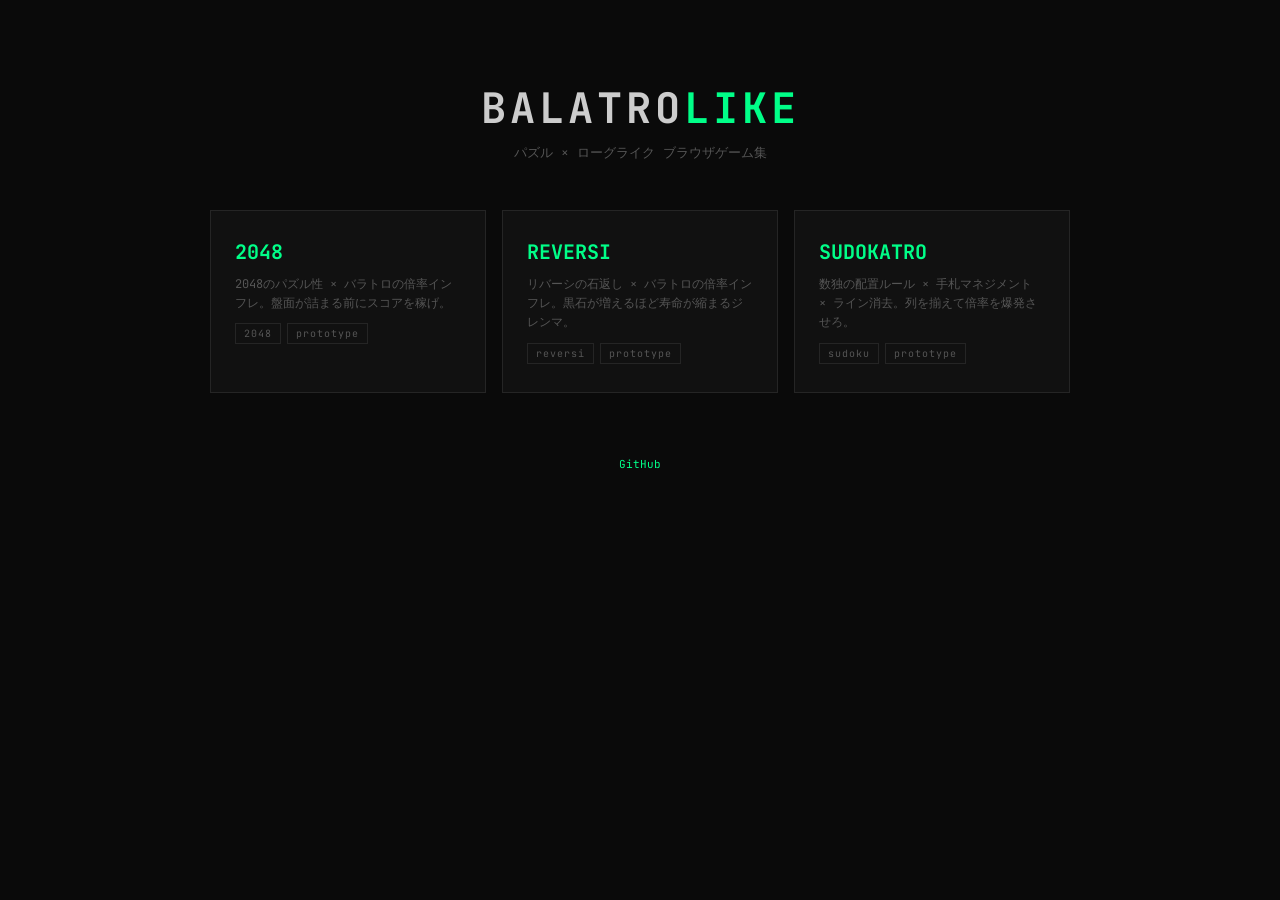
==== index.html @ 21147ee6 "first commit" ====
<!DOCTYPE html>
<html lang="ja">
<head>
  <meta charset="UTF-8">
  <meta name="viewport" content="width=device-width, initial-scale=1.0">
  <title>BalatroLike — パズル × ローグライク</title>
  <style>
    @import url('https://fonts.googleapis.com/css2?family=JetBrains+Mono:wght@400;700&display=swap');

    * { margin: 0; padding: 0; box-sizing: border-box; }

    :root {
      --bg: #0a0a0a;
      --bg2: #111;
      --border: #252525;
      --text: #ccc;
      --dim: #555;
      --accent: #00ff88;
    }

    body {
      font-family: 'JetBrains Mono', monospace;
      background: var(--bg);
      color: var(--text);
      min-height: 100vh;
      display: flex;
      flex-direction: column;
      align-items: center;
      padding: 80px 24px;
    }

    h1 {
      font-size: 42px;
      letter-spacing: 4px;
      margin-bottom: 8px;
    }
    h1 span { color: var(--accent); }

    .subtitle {
      color: var(--dim);
      font-size: 13px;
      margin-bottom: 48px;
    }

    .game-grid {
      display: grid;
      grid-template-columns: repeat(auto-fill, minmax(260px, 1fr));
      gap: 16px;
      width: 100%;
      max-width: 860px;
    }

    .game-card {
      background: var(--bg2);
      border: 1px solid var(--border);
      padding: 28px 24px;
      text-decoration: none;
      color: var(--text);
      transition: all 0.12s;
      display: flex;
      flex-direction: column;
      gap: 10px;
    }

    .game-card:hover {
      border-color: var(--accent);
      transform: translateY(-3px);
    }

    .game-card .card-title {
      font-size: 20px;
      font-weight: 700;
      color: var(--accent);
    }

    .game-card .card-desc {
      font-size: 12px;
      color: var(--dim);
      line-height: 1.6;
    }

    .game-card .card-tag {
      font-size: 10px;
      letter-spacing: 1px;
      color: var(--dim);
      border: 1px solid var(--border);
      padding: 3px 8px;
      align-self: flex-start;
    }

    footer {
      margin-top: 64px;
      font-size: 11px;
      color: var(--dim);
    }
    footer a { color: var(--accent); text-decoration: none; }
    footer a:hover { text-decoration: underline; }
  </style>
</head>
<body>
  <h1>BALATRO<span>LIKE</span></h1>
  <p class="subtitle">パズル × ローグライク ブラウザゲーム集</p>

  <div class="game-grid" id="game-grid"></div>

  <footer>
    <a href="https://github.com/" id="repo-link">GitHub</a>
  </footer>

  <script>
    // ============================================================
    //  Game registry — add new entries here to extend the portal
    // ============================================================
    const GAMES = [
      {
        id: '2048',
        title: '2048',
        desc: '2048のパズル性 × バラトロの倍率インフレ。盤面が詰まる前にスコアを稼げ。',
        path: '2048/',
        tags: ['2048', 'prototype'],
      },
      {
        id: 'reversi',
        title: 'REVERSI',
        desc: 'リバーシの石返し × バラトロの倍率インフレ。黒石が増えるほど寿命が縮まるジレンマ。',
        path: 'reversi/',
        tags: ['reversi', 'prototype'],
      },
      {
        id: 'sudoku',
        title: 'SUDOKATRO',
        desc: '数独の配置ルール × 手札マネジメント × ライン消去。列を揃えて倍率を爆発させろ。',
        path: 'sudoku/',
        tags: ['sudoku', 'prototype'],
      },
    ];

    // ============================================================
    //  Render
    // ============================================================
    const grid = document.getElementById('game-grid');

    GAMES.forEach(game => {
      const card = document.createElement('a');
      card.href = game.path;
      card.className = 'game-card';
      card.innerHTML = `
        <div class="card-title">${game.title}</div>
        <div class="card-desc">${game.desc}</div>
        <div style="display:flex;gap:6px;flex-wrap:wrap">
          ${game.tags.map(t => `<span class="card-tag">${t}</span>`).join('')}
        </div>
      `;
      grid.appendChild(card);
    });
  </script>
</body>
</html>
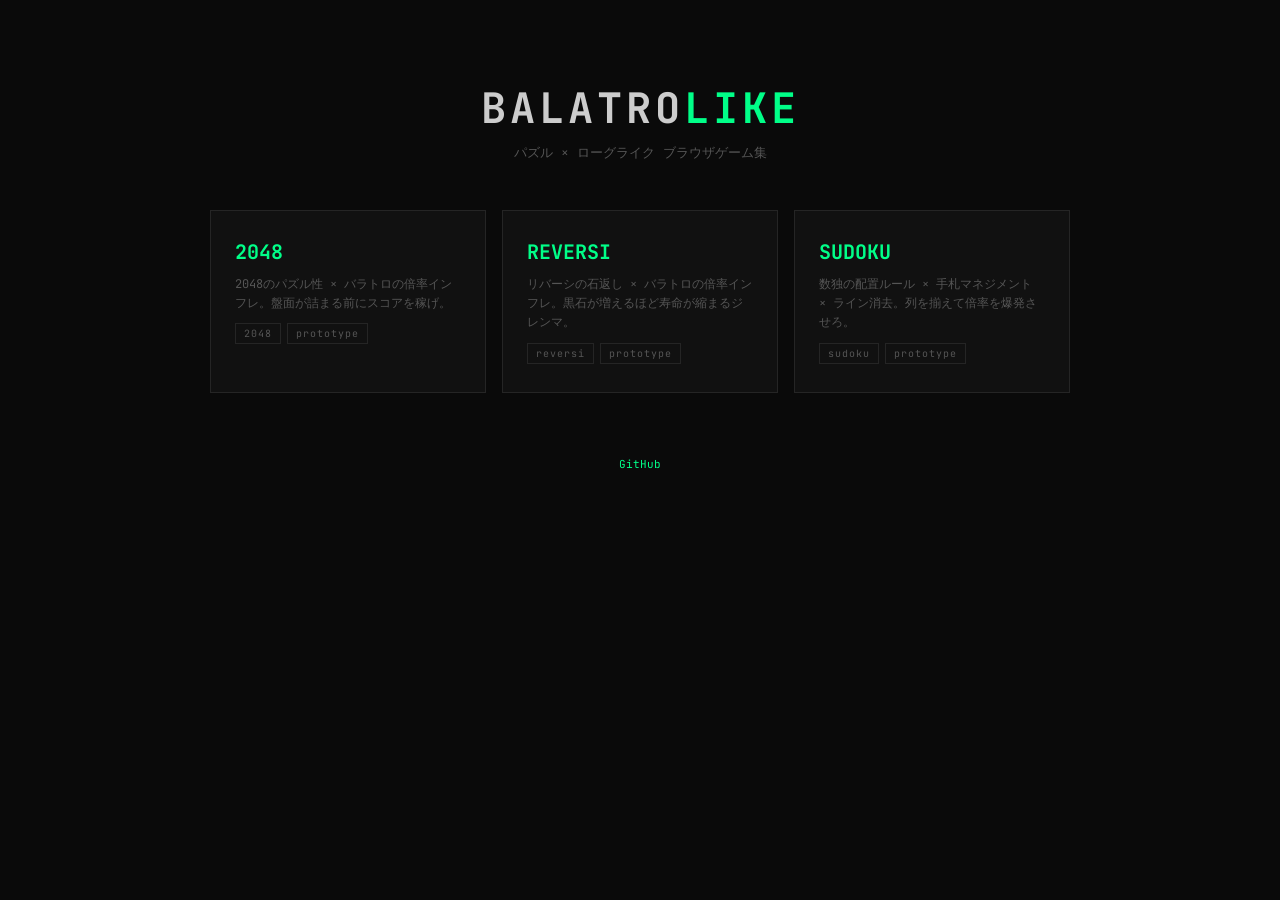
==== commit b2071d8b: "命名修正" ====
--- a/index.html
+++ b/index.html
@@ -128,7 +128,7 @@
       },
       {
         id: 'sudoku',
-        title: 'SUDOKATRO',
+        title: 'SUDOKU',
         desc: '数独の配置ルール × 手札マネジメント × ライン消去。列を揃えて倍率を爆発させろ。',
         path: 'sudoku/',
         tags: ['sudoku', 'prototype'],
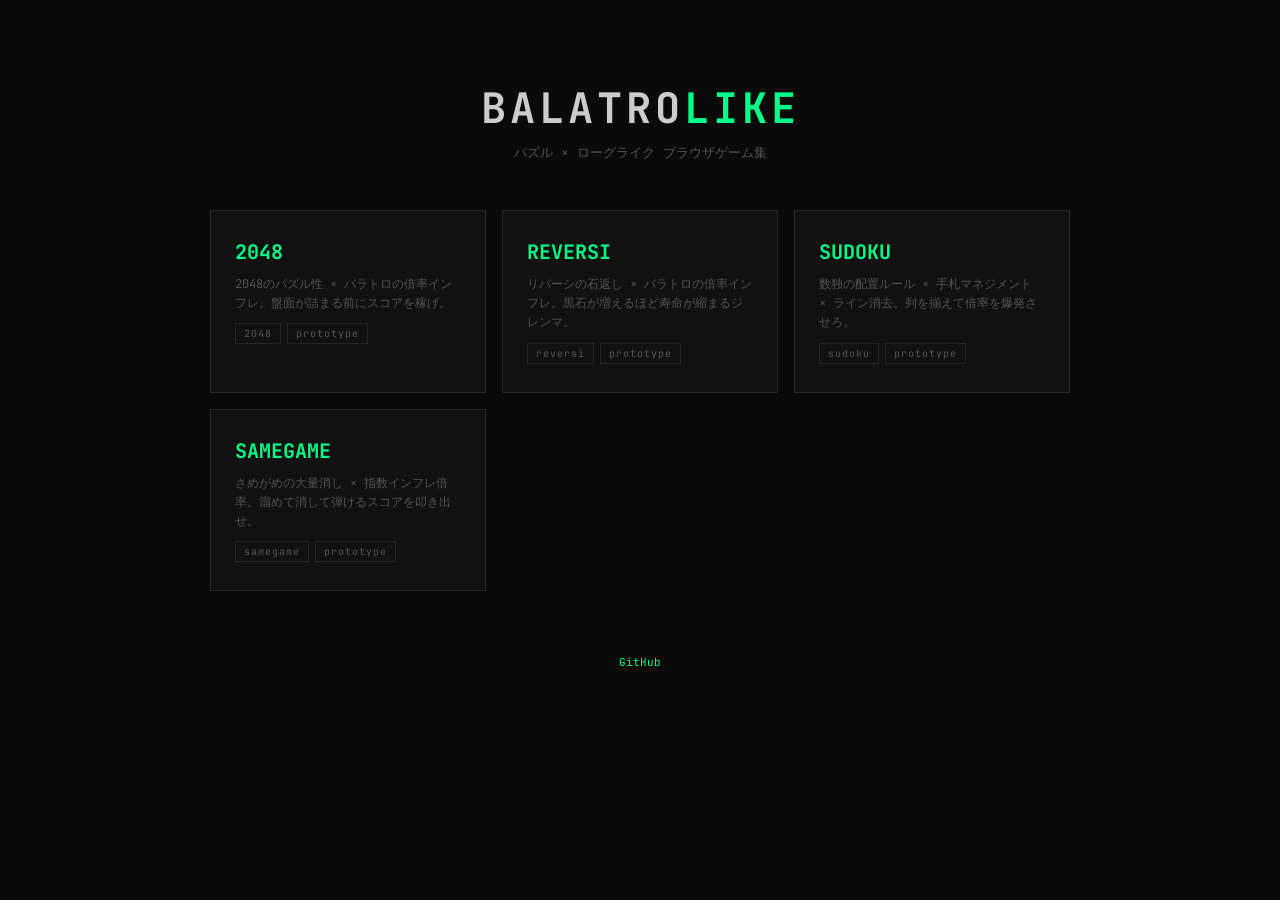
==== commit 92b697f4: "Add samegame" ====
--- a/index.html
+++ b/index.html
@@ -104,7 +104,7 @@
   <div class="game-grid" id="game-grid"></div>
 
   <footer>
-    <a href="https://github.com/" id="repo-link">GitHub</a>
+    <a href="https://github.com/etherpoc/BalatroLike-proto" id="repo-link" target="_blank">GitHub</a>
   </footer>
 
   <script>
@@ -133,6 +133,13 @@
         path: 'sudoku/',
         tags: ['sudoku', 'prototype'],
       },
+      {
+        id: 'samegame',
+        title: 'SAMEGAME',
+        desc: 'さめがめの大量消し × 指数インフレ倍率。溜めて消して弾けるスコアを叩き出せ。',
+        path: 'samegame/',
+        tags: ['samegame', 'prototype'],
+      },
     ];
 
     // ============================================================
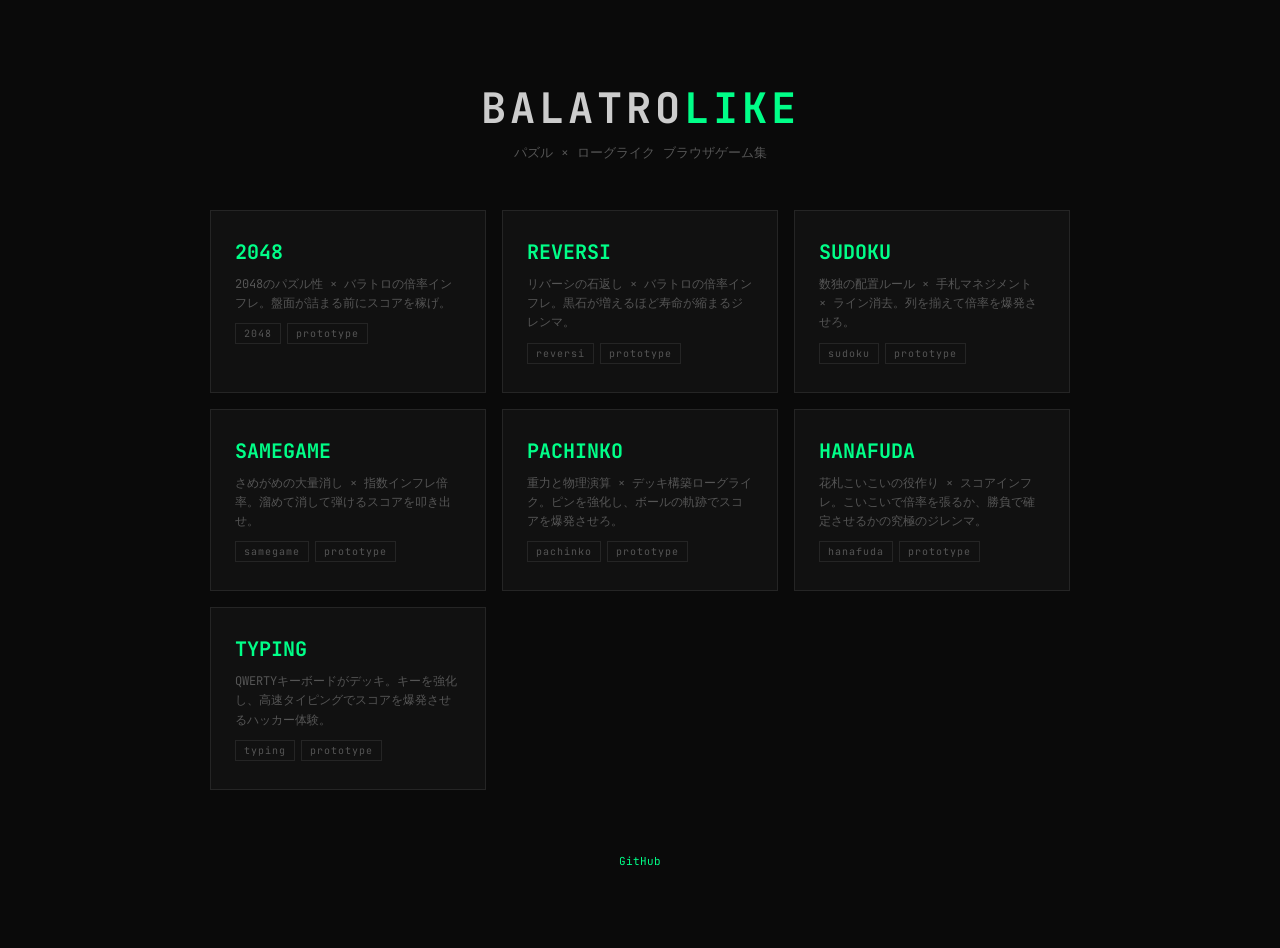
==== commit b9deae0d: "追加" ====
--- a/index.html
+++ b/index.html
@@ -140,6 +140,27 @@
         path: 'samegame/',
         tags: ['samegame', 'prototype'],
       },
+      {
+        id: 'pachinko',
+        title: 'PACHINKO',
+        desc: '重力と物理演算 × デッキ構築ローグライク。ピンを強化し、ボールの軌跡でスコアを爆発させろ。',
+        path: 'pachinko/',
+        tags: ['pachinko', 'prototype'],
+      },
+      {
+        id: 'hanafuda',
+        title: 'HANAFUDA',
+        desc: '花札こいこいの役作り × スコアインフレ。こいこいで倍率を張るか、勝負で確定させるかの究極のジレンマ。',
+        path: 'hanafuda/',
+        tags: ['hanafuda', 'prototype'],
+      },
+      {
+        id: 'typing',
+        title: 'TYPING',
+        desc: 'QWERTYキーボードがデッキ。キーを強化し、高速タイピングでスコアを爆発させるハッカー体験。',
+        path: 'typing/',
+        tags: ['typing', 'prototype'],
+      },
     ];
 
     // ============================================================
